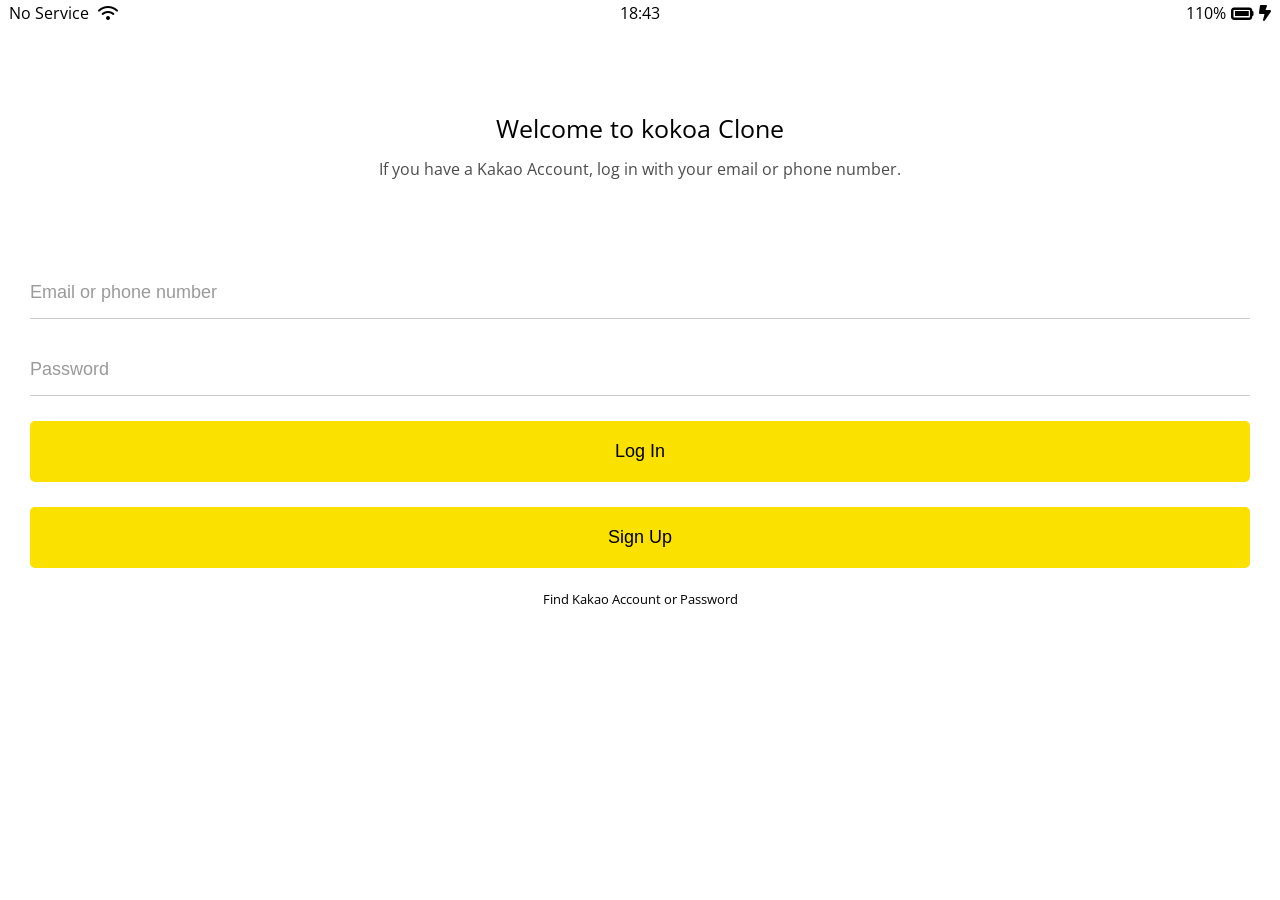
==== index.html @ 9dac672f "create login page" ====
<!DOCTYPE html>
<html lang="en">
<head>
  <link rel="stylesheet" href="css/styles.css" />
  <meta charset="UTF-8">
  <meta name="viewport" content="width=device-width, initial-scale=1.0">
  <title>Welcome to kokoa Clone</title>
  <link rel="stylesheet" href="https://cdnjs.cloudflare.com/ajax/libs/font-awesome/6.4.2/css/all.min.css" integrity="sha512-z3gLpd7yknf1YoNbCzqRKc4qyor8gaKU1qmn+CShxbuBusANI9QpRohGBreCFkKxLhei6S9CQXFEbbKuqLg0DA==" crossorigin="anonymous" referrerpolicy="no-referrer" />
</head>
<body>
  <div class="status-bar">
    <div class="status-bar__column">
      <span>No Service</span>
      <i class="fa-solid fa-wifi"></i>
    </div>
    <div class="status-bar__column">
      <span>18:43</span>
    </div>
    <div class="status-bar__column">
      <span>110%</span>
      <i class="fa-solid fa-battery-full fa-lg"></i>
      <i class="fa-solid fa-bolt-lightning"></i>
    </div>
  </div>

  <header class="welcome-header">
    <h1 class="welcome-header__title">Welcome to kokoa Clone</h1>
    <p class="welcome-header__text">
      If you have a Kakao Account, log in with your email or phone number.
    </p>
  </header>

  <form action="friends.html" method="get" class="login-form">
    <input name="username" class="login-form__input" type="text" placeholder="Email or phone number" />
    <input name="password" class="login-form__input" type="password" placeholder="Password" />
    <input class="login-form__btn" type="submit" value="Log In" />
    <input class="login-form__btn" type="submit" value="Sign Up" />
    <a href="#" class="login-form__a">Find Kakao Account or Password</a>
  </form>

</body>
</html>
---- css/styles.css ----
@import url('https://fonts.googleapis.com/css2?family=Noto+Sans+KR:wght@100..900&family=Open+Sans:ital,wght@0,300..800;1,300..800&display=swap');
@import "reset.css";
@import "variables.css";

/* Components */
@import "components/status-bar.css";

/* Screens */
@import "screens/login.css";

body {
  font-family: "Open Sans", sans-serif;
}
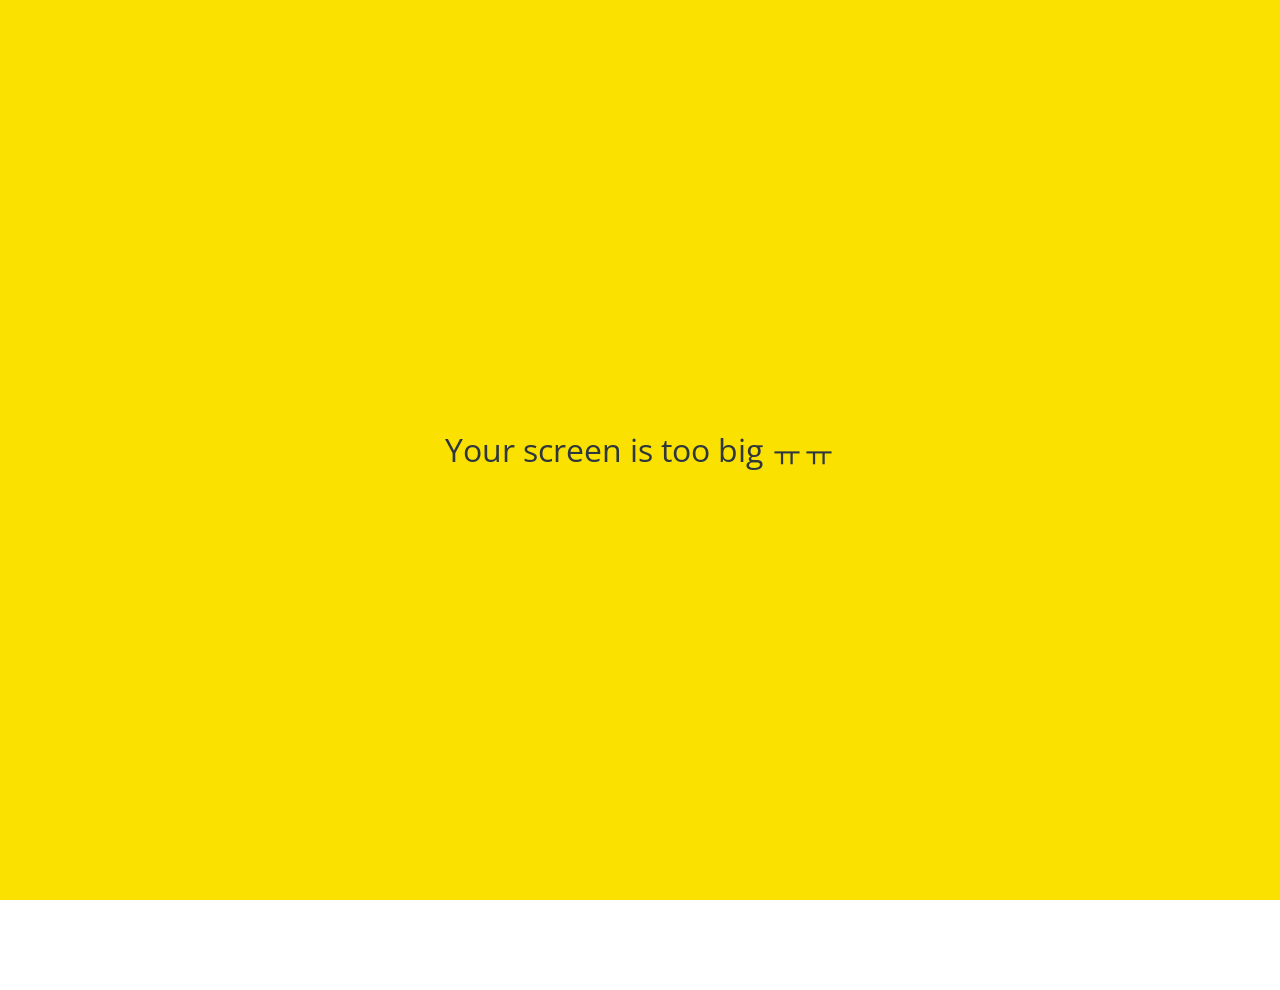
==== commit 67764d91: "media query media query" ====
--- a/index.html
+++ b/index.html
@@ -37,6 +37,8 @@
     <input class="login-form__btn" type="submit" value="Sign Up" />
     <a href="#" class="login-form__a">Find Kakao Account or Password</a>
   </form>
-
+  <div id="no-mobile">
+    <span>Your screen is too big ㅠㅠ</span>
+  </div>
 </body>
 </html>
--- a/css/styles.css
+++ b/css/styles.css
@@ -4,10 +4,30 @@
 
 /* Components */
 @import "components/status-bar.css";
+@import "components/nav-bar.css";
+@import "components/screen-header.css";
+@import "components/alt-screen-header.css";
+@import "components/user-component.css";
+@import "components/badge.css";
+@import "components/point.css";
+@import "components/icon-row.css";
+@import "components/no-mobile.css";
 
 /* Screens */
 @import "screens/login.css";
+@import "screens/friends.css";
+@import "screens/chats.css";
+@import "screens/find.css";
+@import "screens/more.css";
+@import "screens/settings.css";
+@import "screens/chat.css";
 
 body {
   font-family: "Open Sans", sans-serif;
+  height: 100vh;
+  color: #2e363e;
 }
+
+.main-screen {
+  padding: 0 var(--horizental-space);
+}
